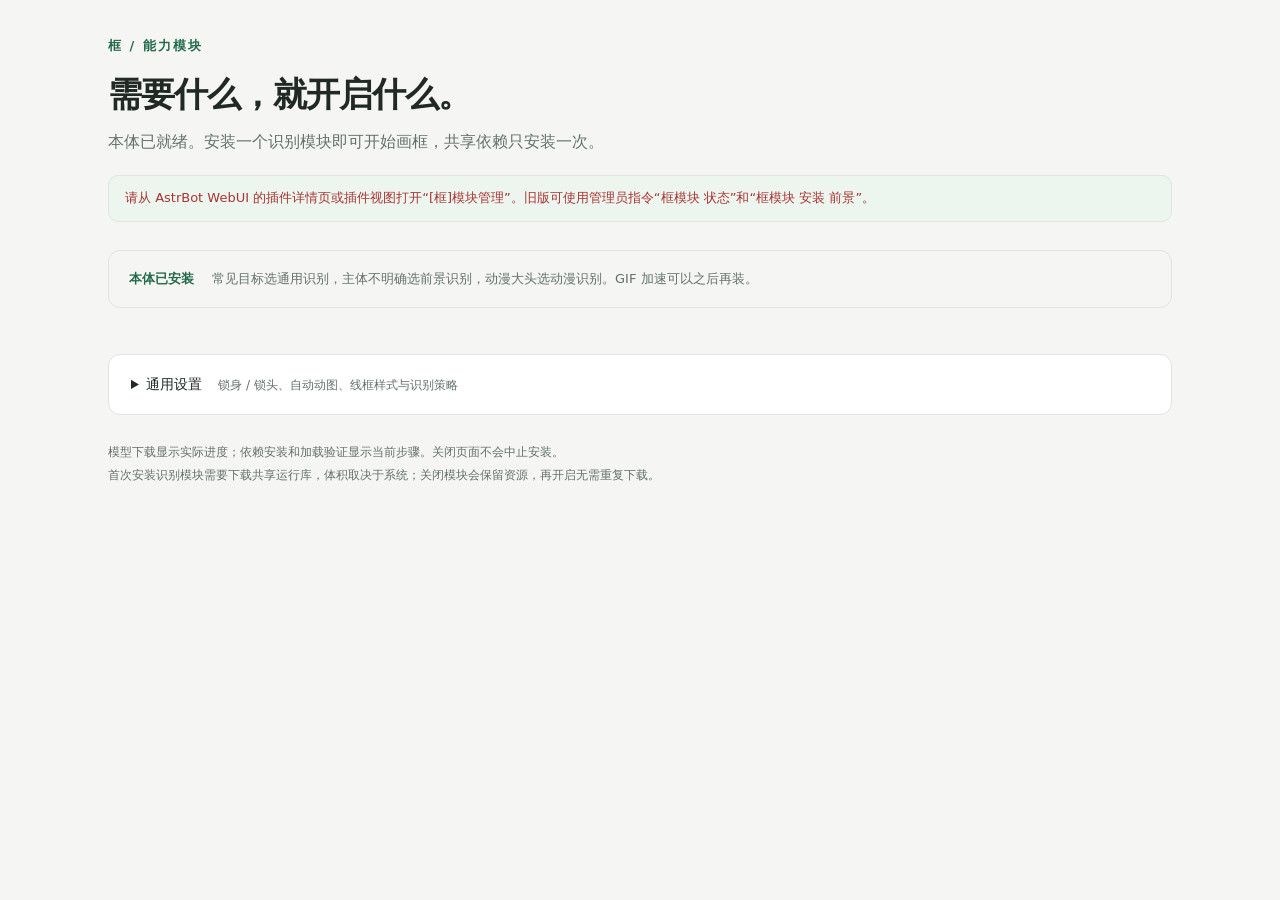
==== pages/modules/index.html @ e508c1f8 "修复：兼容 AstrBot 4.28.0 模块管理页面" ====
<!doctype html>
<html lang="zh-CN">
<head>
  <meta charset="utf-8">
  <meta name="viewport" content="width=device-width, initial-scale=1">
  <title>[框]模块管理</title>
  <link rel="stylesheet" href="./style.css">
  <script type="module" src="./app.js"></script>
</head>
<body>
  <main>
    <header>
      <div class="eyebrow">框 / 能力模块</div>
      <h1>需要什么，就开启什么。</h1>
      <p>本体已就绪。安装一个识别模块即可开始画框，共享依赖只安装一次。</p>
    </header>
    <div id="notice" role="status" aria-live="polite" hidden></div>
    <section class="guide" aria-label="安装说明">
      <span class="core-badge">本体已安装</span>
      <p>常见目标选通用识别，主体不明确选前景识别，动漫大头选动漫识别。GIF 加速可以之后再装。</p>
    </section>
    <section id="modules" class="grid" aria-label="能力模块" aria-busy="true"></section>
    <details id="common" class="common">
      <summary>通用设置 <span>锁身 / 锁头、自动动图、线框样式与识别策略</span></summary>
      <form class="settings" data-module="common"></form>
    </details>
    <footer>
      模型下载显示实际进度；依赖安装和加载验证显示当前步骤。关闭页面不会中止安装。<br>
      首次安装识别模块需要下载共享运行库，体积取决于系统；关闭模块会保留资源，再开启无需重复下载。
    </footer>
  </main>
  <template id="module-card">
    <article class="card">
      <div class="card-top"><span class="module-number"></span><span class="badge"></span></div>
      <h2></h2><p class="description"></p><p class="size"></p>
      <div class="progress-area" hidden>
        <div class="steps" aria-label="安装阶段"><span>依赖安装</span><span>模型下载</span><span>加载验证</span></div>
        <progress max="100" aria-label="安装进度"></progress>
        <div class="progress-label" aria-live="polite"></div>
      </div>
      <p class="message"></p>
      <div class="actions"><button type="button" class="primary"></button></div>
      <details class="module-settings" hidden><summary>模块设置</summary><form class="settings"></form></details>
      <details class="logs" hidden><summary>安装日志</summary><pre></pre></details>
    </article>
  </template>
</body>
</html>
---- pages/modules/style.css ----
:root { color-scheme: light; --bg:#f5f6f4; --surface:#fff; --text:#202923; --muted:#647168; --border:#dfe5df; --accent:#246a4b; --soft:#edf5ef; --error:#a83434; }
:root[data-dark="true"] { color-scheme:dark; --bg:#141a17; --surface:#1c2520; --text:#e5eee7; --muted:#a4b5a8; --border:#35443a; --accent:#8cd5a8; --soft:#23392c; --error:#ffaaa5; }
* { box-sizing:border-box; }
body { margin:0; background:var(--bg); color:var(--text); font-family:system-ui,-apple-system,"Segoe UI",sans-serif; line-height:1.6; }
main { max-width:1120px; padding:36px 28px; margin:auto; }
.eyebrow { color:var(--accent); font-size:13px; font-weight:650; letter-spacing:2px; }
h1 { margin:10px 0 8px; font-size:clamp(24px,4vw,34px); letter-spacing:-1px; }
header p, footer { color:var(--muted); }
header p { margin:0; }
.guide { display:flex; align-items:center; gap:18px; margin:28px 0 22px; padding:18px 20px; border:1px solid var(--border); border-radius:12px; }
.guide p { margin:0; font-size:13px; color:var(--muted); }
.core-badge { white-space:nowrap; color:var(--accent); font-size:13px; font-weight:650; }
.grid { display:grid; grid-template-columns:repeat(2,minmax(0,1fr)); gap:18px; }
.card { padding:24px; background:var(--surface); border:1px solid var(--border); border-radius:16px; min-width:0; }
.card-top { display:flex; align-items:center; justify-content:space-between; }
.module-number { color:var(--muted); font:13px ui-monospace,monospace; }
.badge { border-radius:20px; background:var(--bg); color:var(--muted); padding:3px 10px; font-size:12px; }
.badge.enabled { background:var(--soft); color:var(--accent); }
.badge.failed { color:var(--error); }
h2 { margin:15px 0 6px; font-size:22px; }
.description { font-size:14px; margin:0; }
.size { color:var(--muted); font-size:12px; min-height:20px; margin:12px 0 0; }
.message { font-size:13px; color:var(--muted); overflow-wrap:anywhere; }
.message.error { color:var(--error); }
.actions { margin-top:20px; }
button { font:inherit; font-size:14px; border-radius:8px; padding:9px 16px; border:1px solid var(--border); cursor:pointer; }
button.primary { background:var(--accent); color:var(--surface); border-color:var(--accent); }
button.secondary { background:var(--surface); color:var(--muted); }
button:disabled { opacity:.55; cursor:wait; }
button:focus-visible, summary:focus-visible { outline:3px solid var(--accent); outline-offset:3px; }
.progress-area { margin-top:20px; }
.steps { display:flex; justify-content:space-between; color:var(--muted); font-size:11px; margin-bottom:7px; }
.steps .current { color:var(--accent); font-weight:700; }
progress { width:100%; height:7px; accent-color:var(--accent); display:block; border-radius:6px; }
.progress-label { font-size:12px; color:var(--muted); margin-top:8px; font-variant-numeric:tabular-nums; }
details { margin-top:18px; border-top:1px solid var(--border); padding-top:14px; }
summary { cursor:pointer; font-size:13px; color:var(--muted); }
.common { background:var(--surface); border:1px solid var(--border); border-radius:12px; padding:18px 22px; margin-top:24px; }
.common summary { color:var(--text); font-size:14px; }
.common summary span { color:var(--muted); margin-left:12px; font-size:12px; }
pre { background:var(--bg); padding:12px; border-radius:6px; font-size:11px; max-height:220px; overflow:auto; white-space:pre-wrap; overflow-wrap:anywhere; }
.settings { padding-top:10px; }
.field { display:block; margin:12px 0; font-size:13px; }
.field-title { display:block; margin-bottom:5px; }
.field small { display:block; color:var(--muted); margin-top:4px; line-height:1.5; }
input:not([type="checkbox"]), select { font:inherit; color:var(--text); background:var(--bg); border:1px solid var(--border); border-radius:6px; padding:7px 9px; width:100%; }
input[type="checkbox"] { accent-color:var(--accent); width:17px; height:17px; }
#notice { background:var(--soft); border:1px solid var(--border); padding:12px 16px; margin-top:20px; border-radius:10px; font-size:13px; overflow-wrap:anywhere; }
#notice.error { color:var(--error); }
footer { margin-top:26px; font-size:12px; line-height:1.9; }
[hidden] { display:none !important; }
@media(max-width:640px) { main { padding:24px 16px; } .grid { grid-template-columns:1fr; } .guide { align-items:flex-start; flex-direction:column; gap:6px; } .card { padding:20px; } .common summary span { display:block; margin-left:0; } }
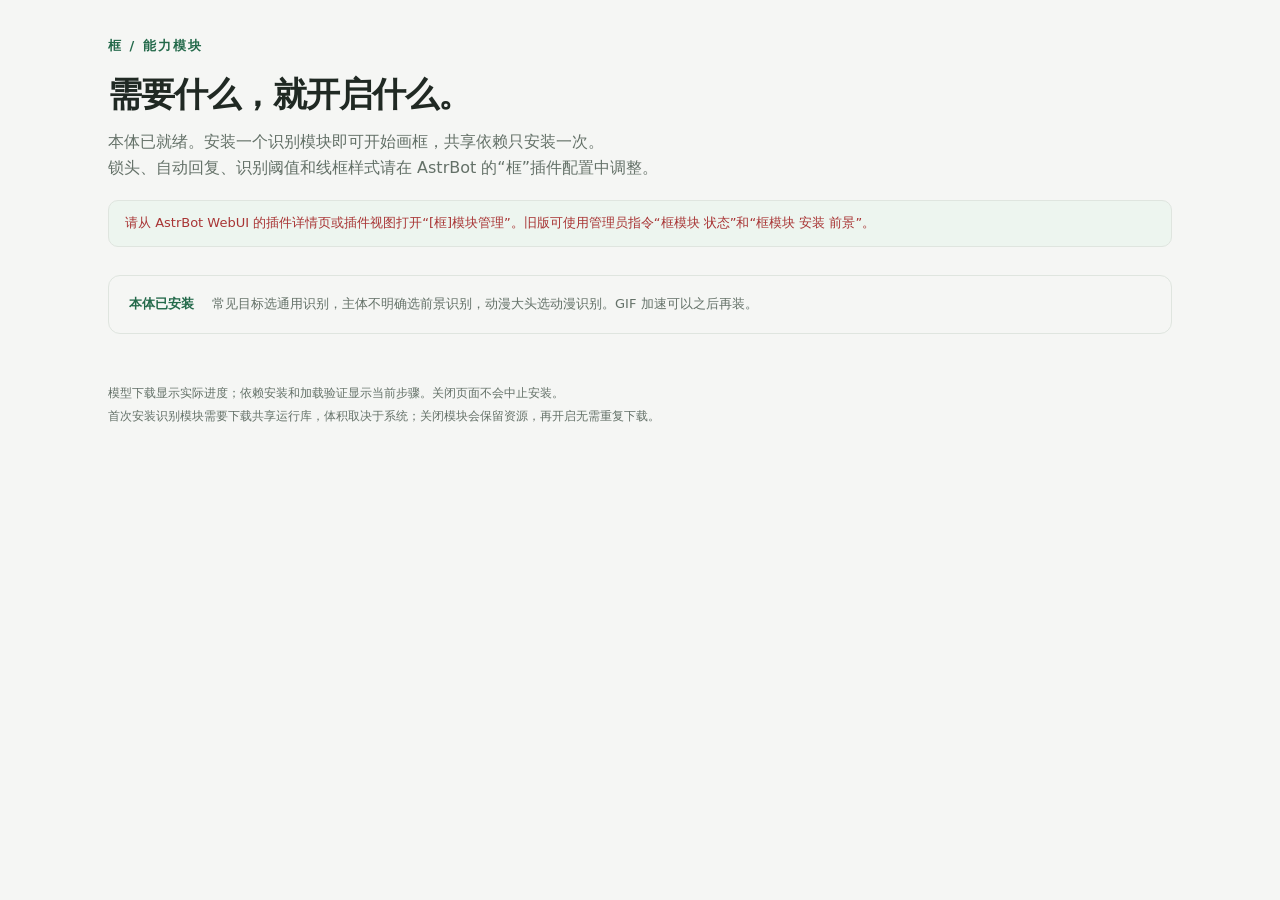
==== commit f5a55beb: "优化：分离插件功能配置与模块下载安装选项" ====
--- a/pages/modules/index.html
+++ b/pages/modules/index.html
@@ -13,6 +13,7 @@
       <div class="eyebrow">框 / 能力模块</div>
       <h1>需要什么，就开启什么。</h1>
       <p>本体已就绪。安装一个识别模块即可开始画框，共享依赖只安装一次。</p>
+      <p>锁头、自动回复、识别阈值和线框样式请在 AstrBot 的“框”插件配置中调整。</p>
     </header>
     <div id="notice" role="status" aria-live="polite" hidden></div>
     <section class="guide" aria-label="安装说明">
@@ -20,10 +21,6 @@
       <p>常见目标选通用识别，主体不明确选前景识别，动漫大头选动漫识别。GIF 加速可以之后再装。</p>
     </section>
     <section id="modules" class="grid" aria-label="能力模块" aria-busy="true"></section>
-    <details id="common" class="common">
-      <summary>通用设置 <span>锁身 / 锁头、自动动图、线框样式与识别策略</span></summary>
-      <form class="settings" data-module="common"></form>
-    </details>
     <footer>
       模型下载显示实际进度；依赖安装和加载验证显示当前步骤。关闭页面不会中止安装。<br>
       首次安装识别模块需要下载共享运行库，体积取决于系统；关闭模块会保留资源，再开启无需重复下载。
@@ -40,7 +37,7 @@
       </div>
       <p class="message"></p>
       <div class="actions"><button type="button" class="primary"></button></div>
-      <details class="module-settings" hidden><summary>模块设置</summary><form class="settings"></form></details>
+      <details class="download-options" hidden><summary>下载选项</summary><form class="settings"></form></details>
       <details class="logs" hidden><summary>安装日志</summary><pre></pre></details>
     </article>
   </template>
--- a/pages/modules/style.css
+++ b/pages/modules/style.css
@@ -35,18 +35,15 @@
 .progress-label { font-size:12px; color:var(--muted); margin-top:8px; font-variant-numeric:tabular-nums; }
 details { margin-top:18px; border-top:1px solid var(--border); padding-top:14px; }
 summary { cursor:pointer; font-size:13px; color:var(--muted); }
-.common { background:var(--surface); border:1px solid var(--border); border-radius:12px; padding:18px 22px; margin-top:24px; }
-.common summary { color:var(--text); font-size:14px; }
-.common summary span { color:var(--muted); margin-left:12px; font-size:12px; }
 pre { background:var(--bg); padding:12px; border-radius:6px; font-size:11px; max-height:220px; overflow:auto; white-space:pre-wrap; overflow-wrap:anywhere; }
 .settings { padding-top:10px; }
 .field { display:block; margin:12px 0; font-size:13px; }
 .field-title { display:block; margin-bottom:5px; }
 .field small { display:block; color:var(--muted); margin-top:4px; line-height:1.5; }
-input:not([type="checkbox"]), select { font:inherit; color:var(--text); background:var(--bg); border:1px solid var(--border); border-radius:6px; padding:7px 9px; width:100%; }
+input:not([type="checkbox"]) { font:inherit; color:var(--text); background:var(--bg); border:1px solid var(--border); border-radius:6px; padding:7px 9px; width:100%; }
 input[type="checkbox"] { accent-color:var(--accent); width:17px; height:17px; }
 #notice { background:var(--soft); border:1px solid var(--border); padding:12px 16px; margin-top:20px; border-radius:10px; font-size:13px; overflow-wrap:anywhere; }
 #notice.error { color:var(--error); }
 footer { margin-top:26px; font-size:12px; line-height:1.9; }
 [hidden] { display:none !important; }
-@media(max-width:640px) { main { padding:24px 16px; } .grid { grid-template-columns:1fr; } .guide { align-items:flex-start; flex-direction:column; gap:6px; } .card { padding:20px; } .common summary span { display:block; margin-left:0; } }
+@media(max-width:640px) { main { padding:24px 16px; } .grid { grid-template-columns:1fr; } .guide { align-items:flex-start; flex-direction:column; gap:6px; } .card { padding:20px; } }
